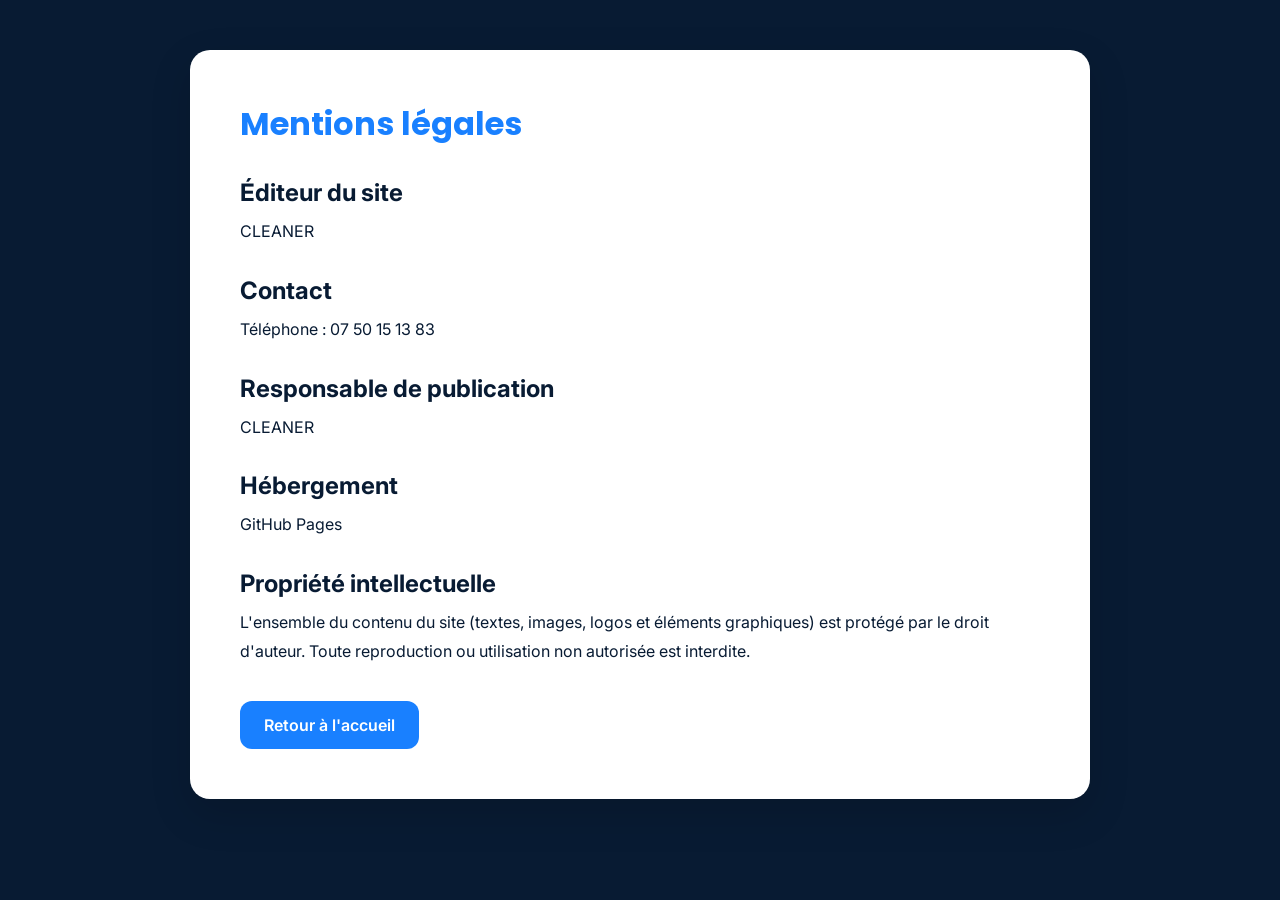
==== mentions-legales.html @ 8c3264b0 "Add files via upload site vitrine" ====
<!DOCTYPE html>

<html lang="fr">
<head>
    <meta charset="UTF-8">
    <meta name="viewport" content="width=device-width, initial-scale=1.0">
    <title>Mentions légales | CLEANER</title>
    <link rel="stylesheet" href="legal.css">
</head>
<body>

<div class="legal-container">

<h1>Mentions légales</h1>

<h2>Éditeur du site</h2>
<p>CLEANER</p>

<h2>Contact</h2>
<p>Téléphone : 07 50 15 13 83</p>

<h2>Responsable de publication</h2>
<p>CLEANER</p>

<h2>Hébergement</h2>
<p>GitHub Pages</p>

<h2>Propriété intellectuelle</h2>
<p>
    L'ensemble du contenu du site (textes, images, logos et éléments graphiques)
    est protégé par le droit d'auteur. Toute reproduction ou utilisation non
    autorisée est interdite.
</p>

<a href="index.html" class="back-btn">
    Retour à l'accueil
</a>


</div>

</body>
</html>
---- legal.css ----
@import url('https://fonts.googleapis.com/css2?family=Poppins:wght@400;600;700;800&family=Inter:wght@400;500;600&display=swap');

*{
margin:0;
padding:0;
box-sizing:border-box;
}

body{
font-family:'Inter',sans-serif;
background:#081B33;
color:white;
padding:50px 20px;
}

.legal-container{
max-width:900px;
margin:auto;
background:white;
color:#081B33;
padding:50px;
border-radius:20px;
box-shadow:0 15px 40px rgba(0,0,0,.15);
}

h1{
font-family:'Poppins',sans-serif;
color:#1980ff;
margin-bottom:30px;
}

h2{
margin-top:30px;
margin-bottom:10px;
}

p,
li{
line-height:1.8;
}

ul{
padding-left:20px;
}

.back-btn{
display:inline-block;
margin-top:35px;
text-decoration:none;
background:#1980ff;
color:white;
padding:14px 24px;
border-radius:12px;
font-weight:600;
}

@media(max-width:768px){

.legal-container{
    padding:30px 20px;
}

h1{
    font-size:2rem;
}

}
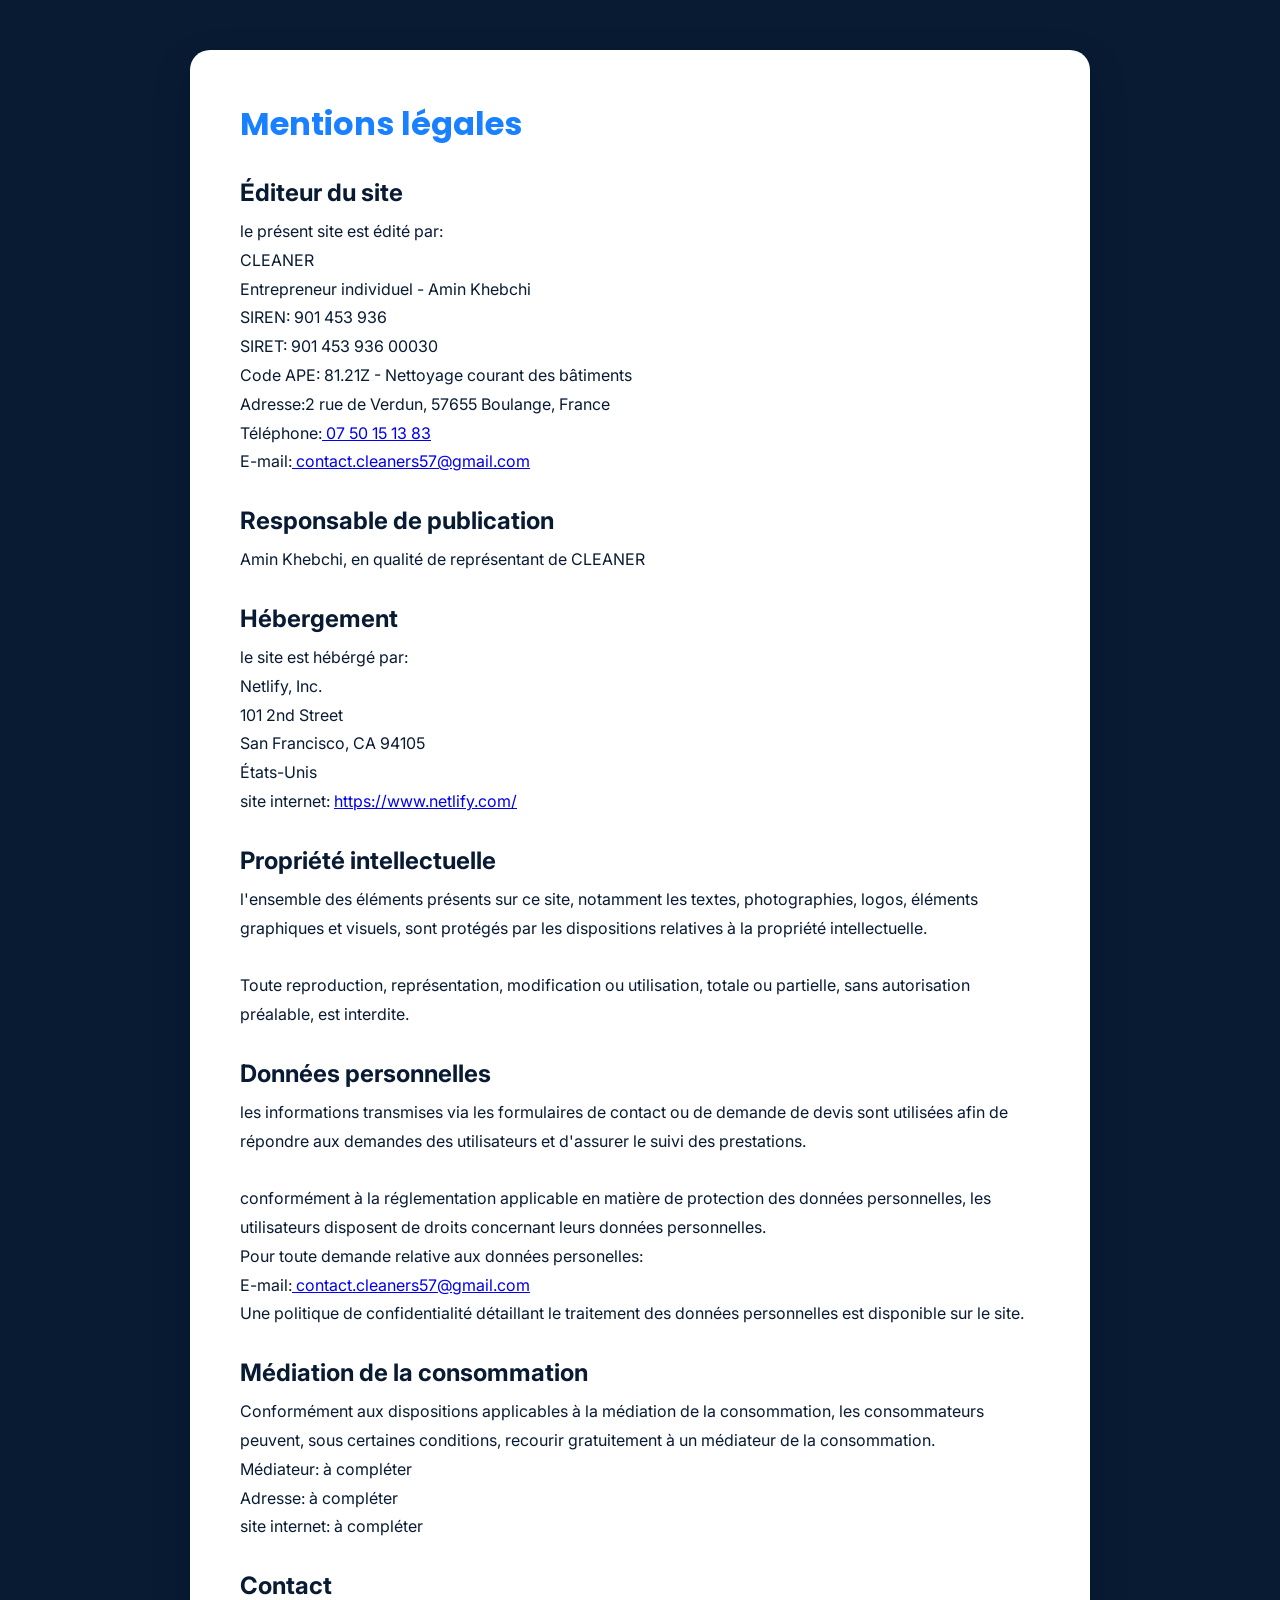
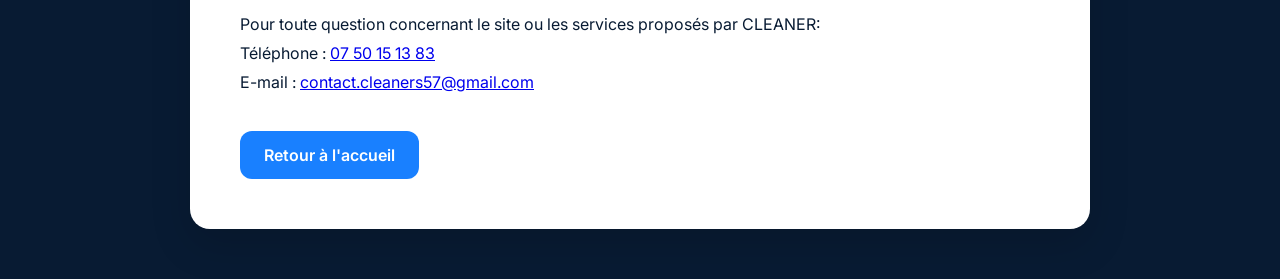
==== commit 59bdb6e7: "Update mentions-legales.html" ====
--- a/mentions-legales.html
+++ b/mentions-legales.html
@@ -14,22 +14,73 @@
 <h1>Mentions légales</h1>
 
 <h2>Éditeur du site</h2>
-<p>CLEANER</p>
+<p>
+    le présent site est édité par:<br>
+    CLEANER <br>
+    Entrepreneur individuel - Amin Khebchi<br>
+    SIREN: 901 453 936 <br>
+    SIRET: 901 453 936 00030 <br>
+    Code APE: 81.21Z - Nettoyage courant des bâtiments <br>
+    Adresse:2 rue de Verdun, 57655 Boulange, France <br>
+    Téléphone:<a href="tel:+33750151383"> 07 50 15 13 83</a> <br>
+    E-mail:<a href="mailto:contact.cleaners57@gmail.com"> contact.cleaners57@gmail.com</a> <br>
 
-<h2>Contact</h2>
-<p>Téléphone : 07 50 15 13 83</p>
+
+</p>
+
 
 <h2>Responsable de publication</h2>
-<p>CLEANER</p>
+<p>Amin Khebchi, en qualité de représentant de CLEANER</p>
 
 <h2>Hébergement</h2>
-<p>GitHub Pages</p>
+<p>le site est hébérgé par:<br>
+Netlify, Inc.<br>
+101 2nd Street <br>
+San Francisco, CA 94105 <br>
+États-Unis<br>
+ site internet: <a href="https://www.netlify.com/">https://www.netlify.com/</a>
+
+</p>
 
 <h2>Propriété intellectuelle</h2>
 <p>
-    L'ensemble du contenu du site (textes, images, logos et éléments graphiques)
-    est protégé par le droit d'auteur. Toute reproduction ou utilisation non
-    autorisée est interdite.
+  l'ensemble des éléments présents sur ce site, notamment les textes, photographies, logos,
+   éléments graphiques et visuels, sont protégés par les dispositions relatives 
+   à la propriété intellectuelle.<br>
+   <br>
+   Toute reproduction, représentation, modification ou utilisation, totale ou partielle,
+   sans autorisation préalable, est interdite.
+    
+</p>
+
+
+<h2>Données personnelles</h2>
+<p>les informations transmises via les formulaires de contact ou de demande de devis sont utilisées
+    afin de répondre aux demandes des utilisateurs et d'assurer le suivi des prestations.<br>
+    <br>
+    conformément à la réglementation applicable en matière de protection des données personnelles,
+     les utilisateurs disposent de droits concernant leurs données personnelles.<br>
+     Pour toute demande relative aux données personelles:<br>
+     E-mail:<a href="mailto:contact.cleaners57@gmail.com"> contact.cleaners57@gmail.com</a><br>
+
+     Une politique de confidentialité détaillant le traitement des données personnelles est disponible sur le site.
+
+</p>
+
+<h2>Médiation de la consommation</h2>
+<p>Conformément aux dispositions applicables à la médiation de la consommation, les consommateurs peuvent, sous certaines conditions,
+    recourir gratuitement à un médiateur de la consommation.<br>
+    Médiateur: à compléter<br>
+    Adresse: à compléter<br>
+    site internet: à compléter<br>
+</p>
+
+
+<h2>Contact</h2>
+<p>Pour toute question concernant le site ou les services proposés par CLEANER:<br>
+
+Téléphone : <a href="tel:+33750151383">07 50 15 13 83</a><br>
+E-mail : <a href="mailto:contact.cleaners57@gmail.com">contact.cleaners57@gmail.com</a><br>
 </p>
 
 <a href="index.html" class="back-btn">
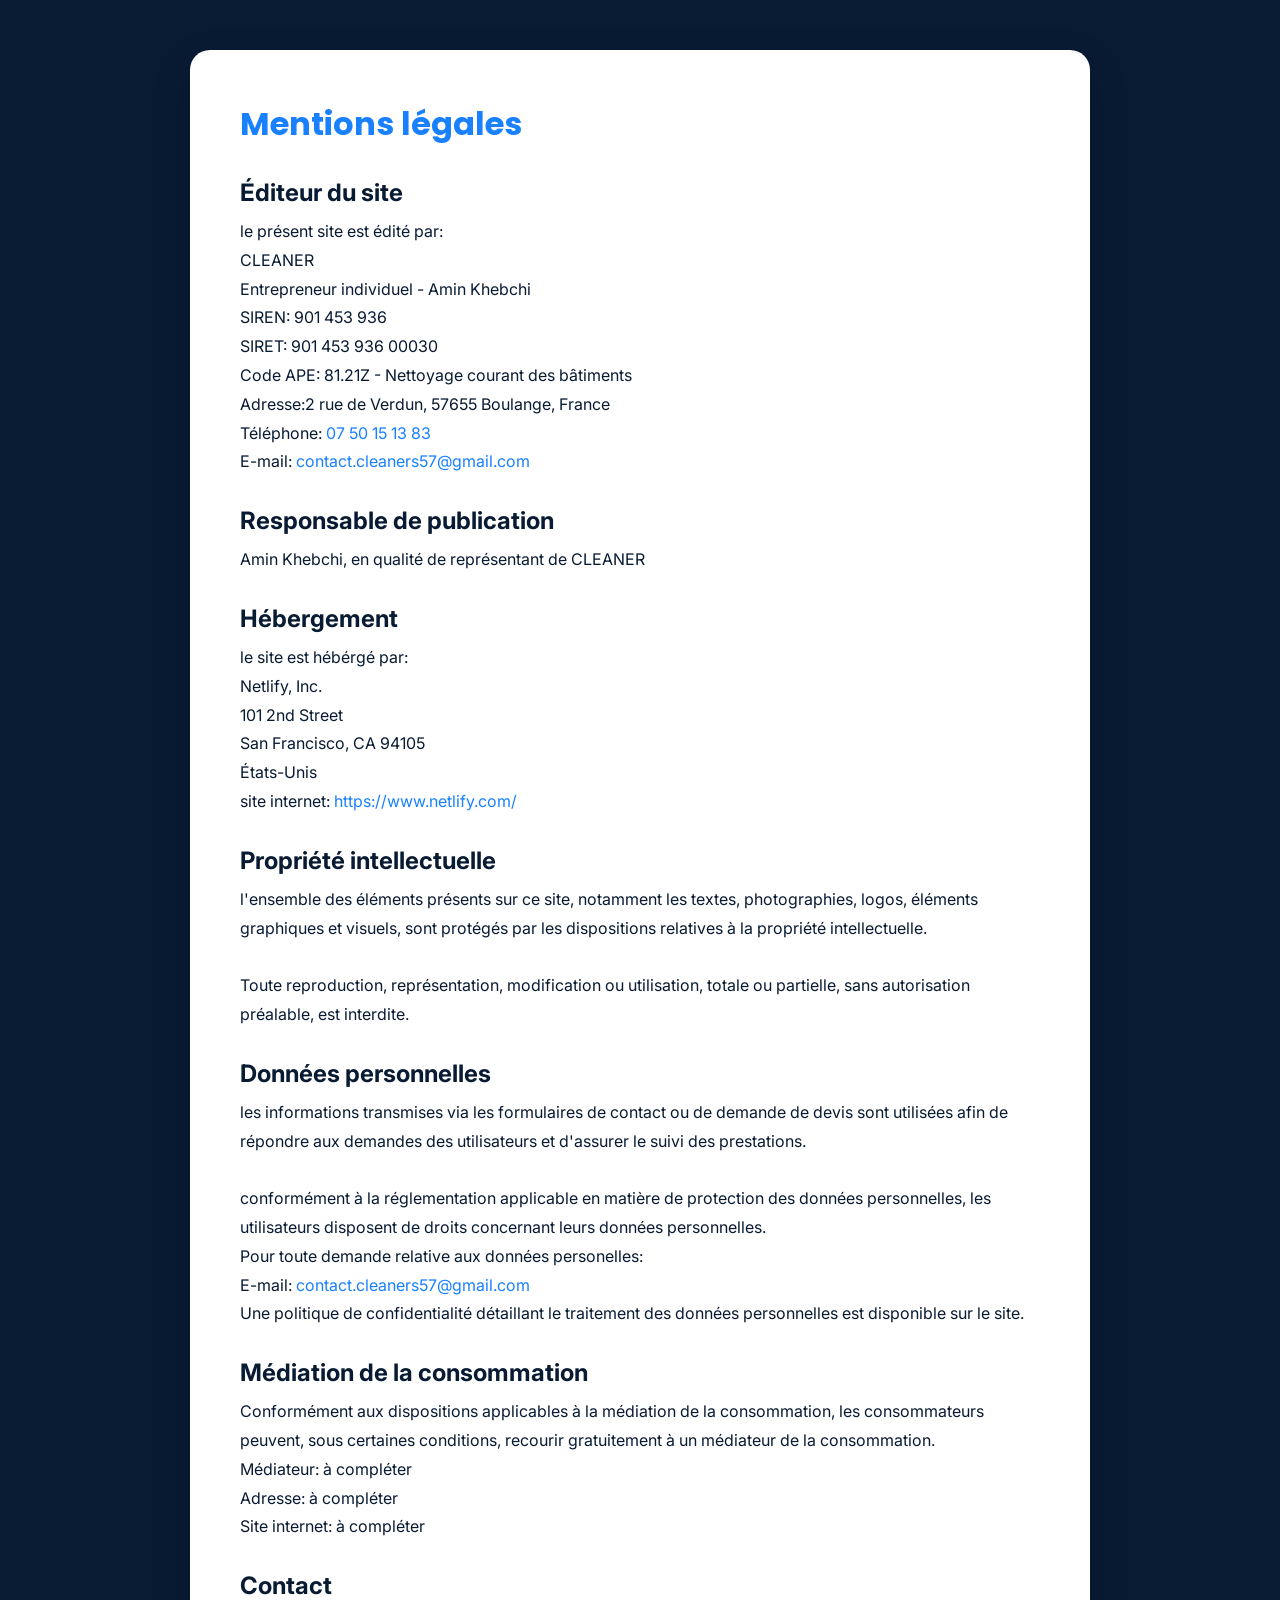
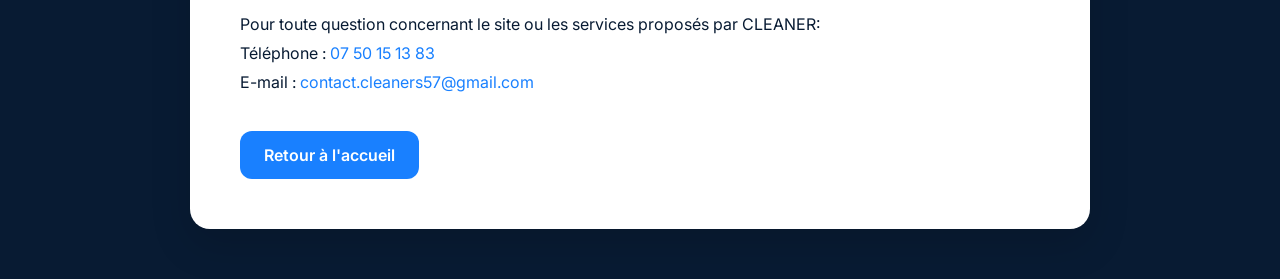
==== commit d85c09da: "Update mentions-legales.html" ====
--- a/mentions-legales.html
+++ b/mentions-legales.html
@@ -72,7 +72,7 @@
     recourir gratuitement à un médiateur de la consommation.<br>
     Médiateur: à compléter<br>
     Adresse: à compléter<br>
-    site internet: à compléter<br>
+    Site internet: à compléter<br>
 </p>
 
 
--- a/legal.css
+++ b/legal.css
@@ -54,6 +54,15 @@
 font-weight:600;
 }
 
+a{
+    color:#1980ff;
+    text-decoration:none;
+}
+
+ a :hover{
+    text-decoration:underline;
+ }
+
 @media(max-width:768px){
 
 .legal-container{
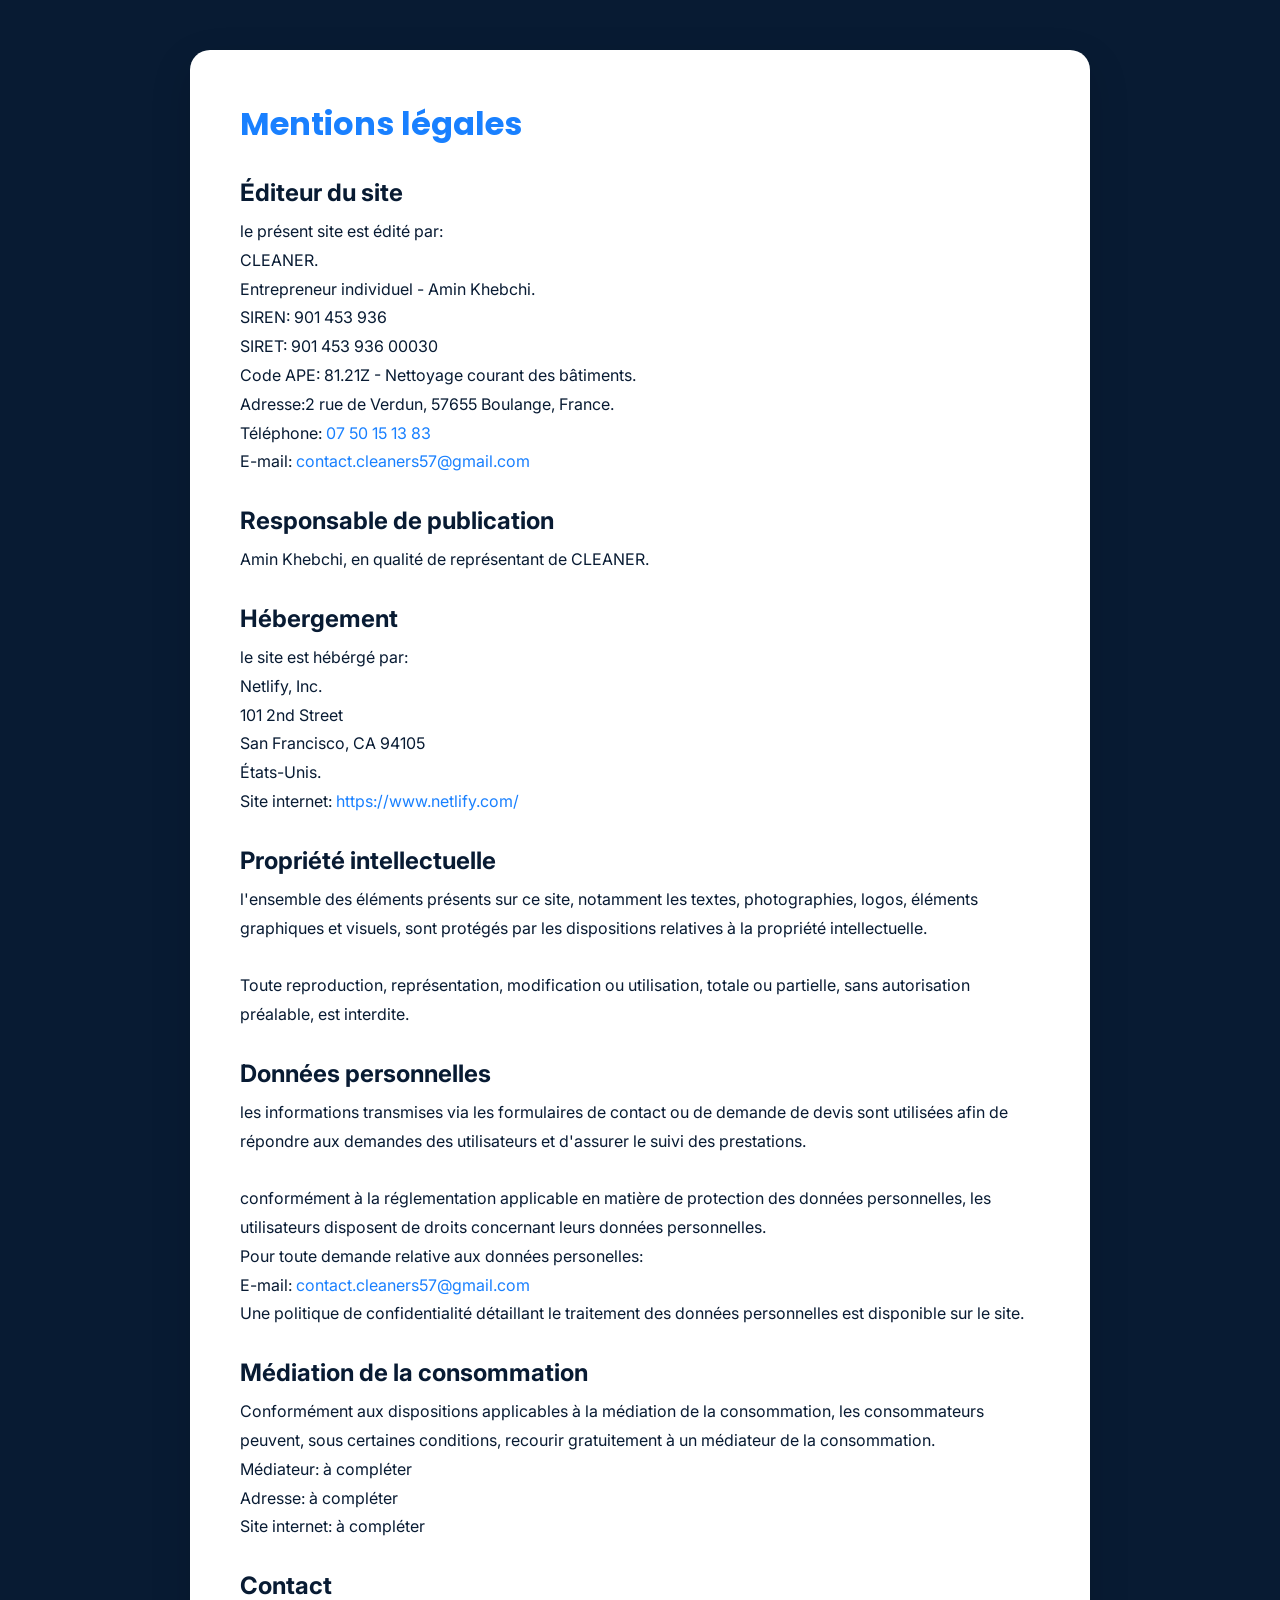
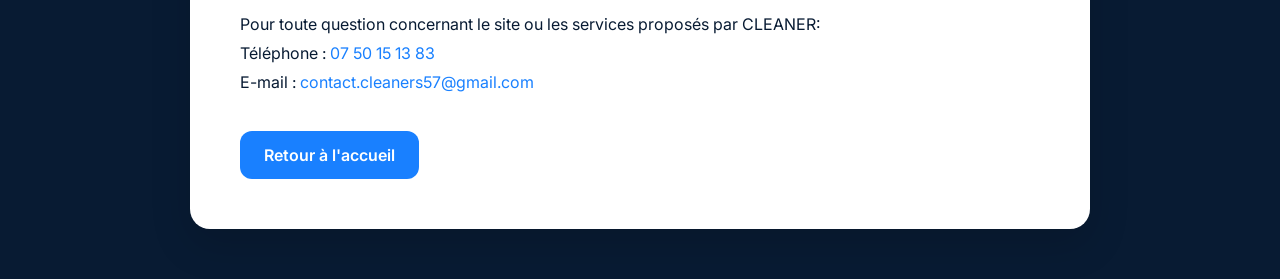
==== commit cb6f1bb5: "Update mentions-legales.html" ====
--- a/mentions-legales.html
+++ b/mentions-legales.html
@@ -16,12 +16,12 @@
 <h2>Éditeur du site</h2>
 <p>
     le présent site est édité par:<br>
-    CLEANER <br>
-    Entrepreneur individuel - Amin Khebchi<br>
+    CLEANER. <br>
+    Entrepreneur individuel - Amin Khebchi.<br>
     SIREN: 901 453 936 <br>
     SIRET: 901 453 936 00030 <br>
-    Code APE: 81.21Z - Nettoyage courant des bâtiments <br>
-    Adresse:2 rue de Verdun, 57655 Boulange, France <br>
+    Code APE: 81.21Z - Nettoyage courant des bâtiments.<br>
+    Adresse:2 rue de Verdun, 57655 Boulange, France.<br>
     Téléphone:<a href="tel:+33750151383"> 07 50 15 13 83</a> <br>
     E-mail:<a href="mailto:contact.cleaners57@gmail.com"> contact.cleaners57@gmail.com</a> <br>
 
@@ -30,15 +30,15 @@
 
 
 <h2>Responsable de publication</h2>
-<p>Amin Khebchi, en qualité de représentant de CLEANER</p>
+<p>Amin Khebchi, en qualité de représentant de CLEANER.</p>
 
 <h2>Hébergement</h2>
 <p>le site est hébérgé par:<br>
 Netlify, Inc.<br>
 101 2nd Street <br>
 San Francisco, CA 94105 <br>
-États-Unis<br>
- site internet: <a href="https://www.netlify.com/">https://www.netlify.com/</a>
+États-Unis.<br>
+Site internet: <a href="https://www.netlify.com/">https://www.netlify.com/</a>
 
 </p>
 
